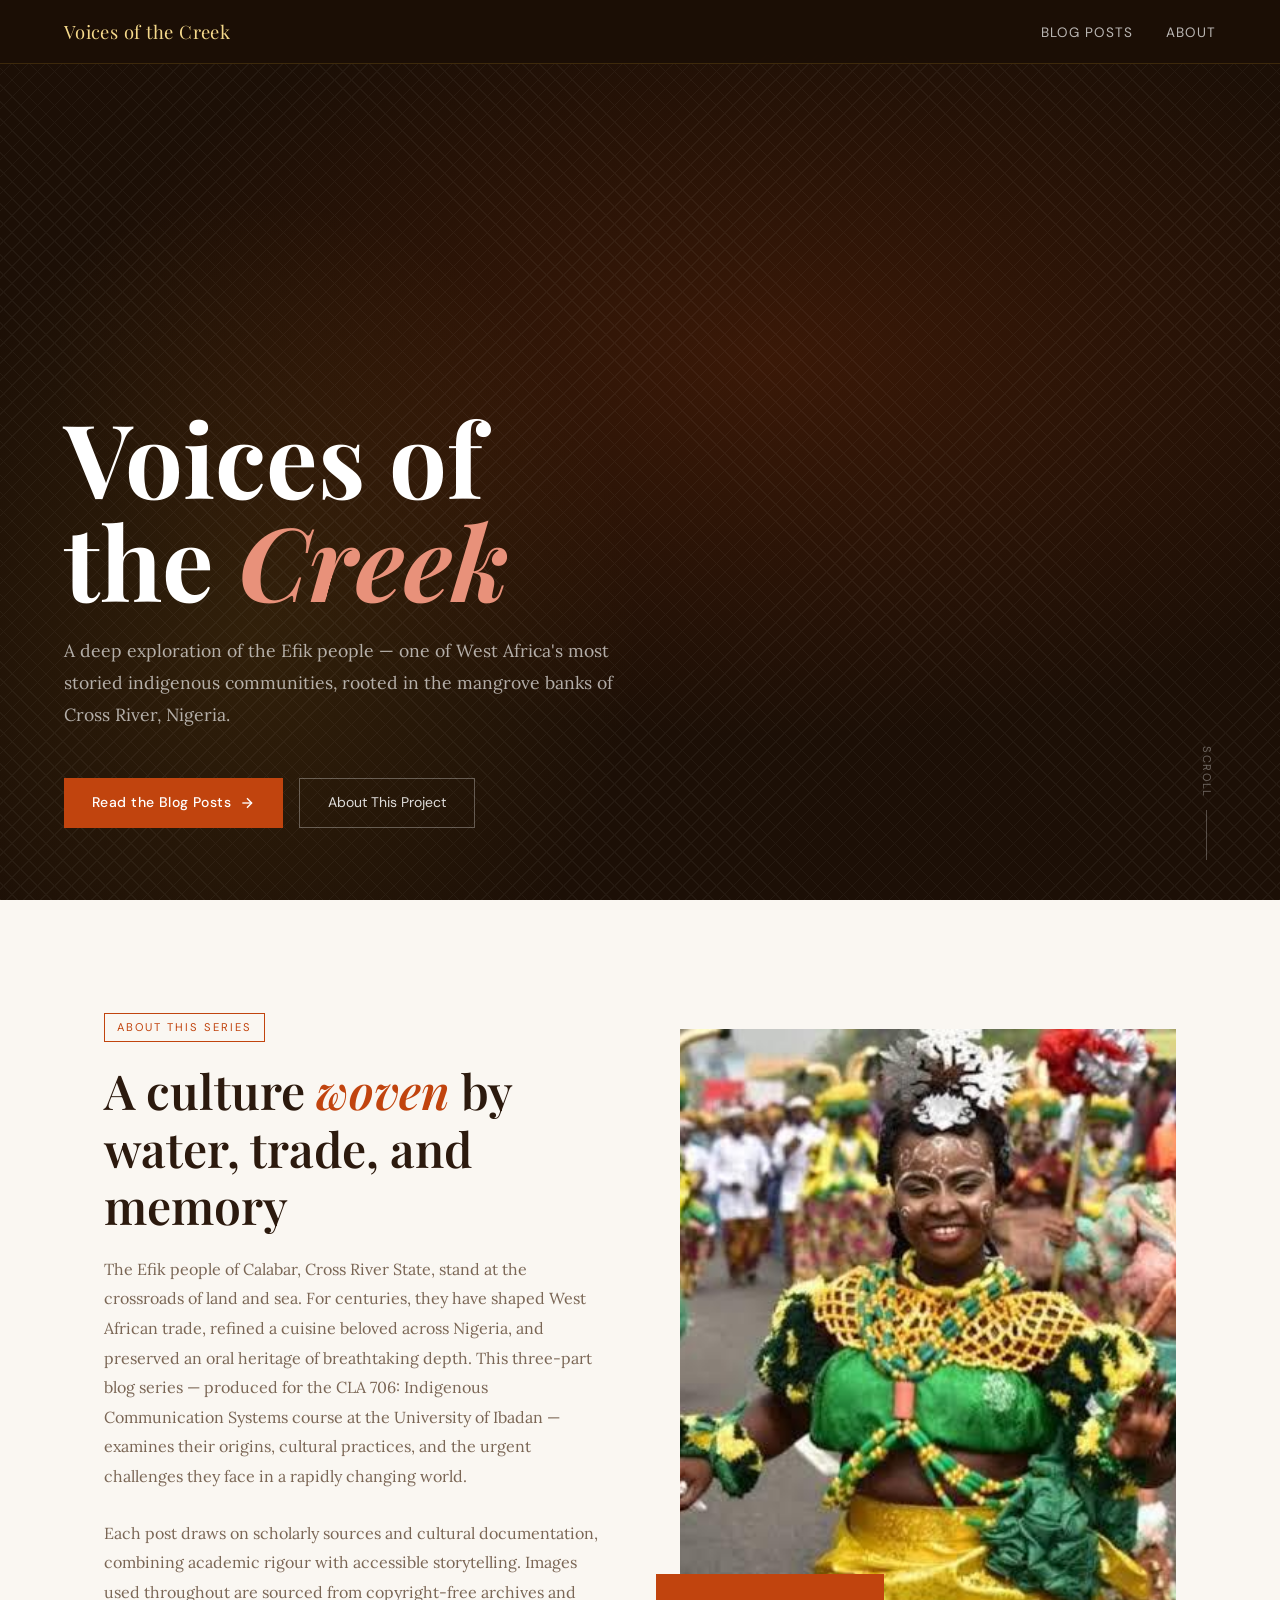
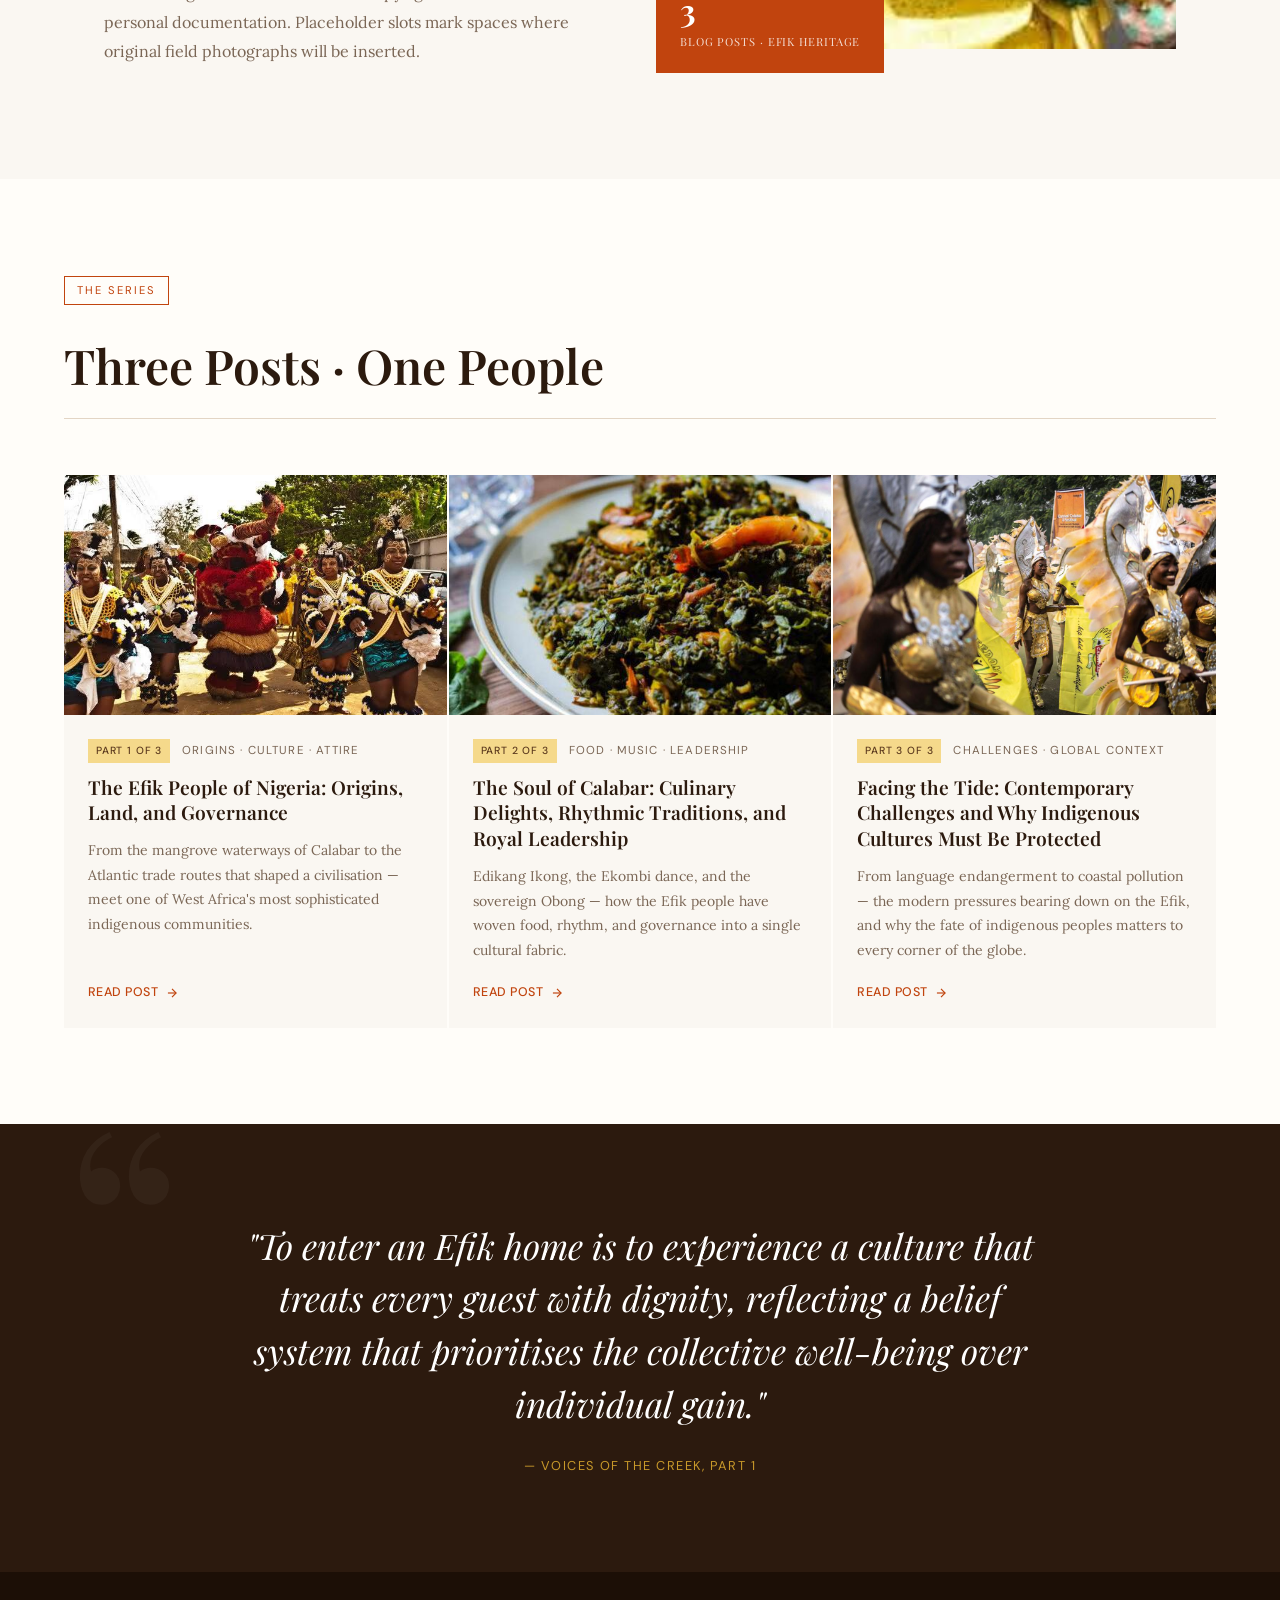
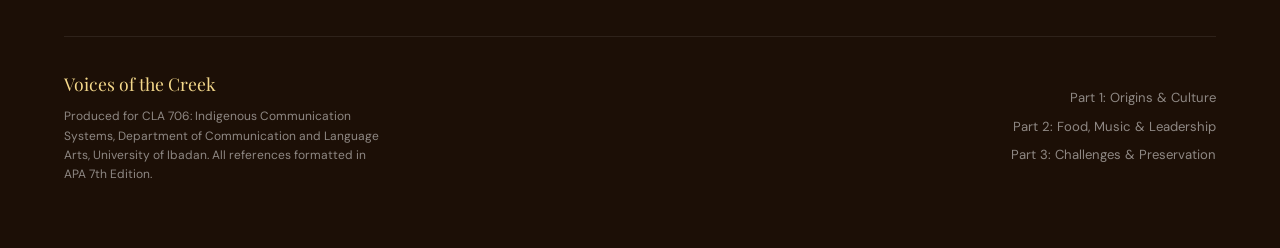
==== index.html @ a93c14f0 "Initial commit of modular Voices of the Creek website" ====
<!DOCTYPE html>
<html lang="en">
<head>
<meta charset="UTF-8">
<meta name="viewport" content="width=device-width, initial-scale=1.0">
<title>Voices of the Creek — The Efik People of Nigeria</title>
<link rel="preconnect" href="https://fonts.googleapis.com">
<link rel="preconnect" href="https://fonts.gstatic.com" crossorigin>
<link href="https://fonts.googleapis.com/css2?family=Playfair+Display:ital,wght@0,400;0,600;0,700;1,400;1,600&family=Lora:ital,wght@0,400;0,500;1,400&family=DM+Sans:wght@300;400;500&display=swap" rel="stylesheet">
<link rel="stylesheet" href="styles.css">
</head>
<body>

<!-- NAV -->
<nav>
  <a href="#home" class="nav-brand">Voices of the Creek</a>
  <ul class="nav-links">
    <li><a href="#posts">Blog Posts</a></li>
    <li><a href="#about">About</a></li>
  </ul>
</nav>

<!-- HOME PAGE -->
<div id="home-page">

  <!-- HERO -->
  <section class="hero" id="home">
    <div class="hero-texture"></div>
    <div class="hero-pattern"></div>

    <h1 class="hero-headline">
      Voices of<br>the <em>Creek</em>
    </h1>

    <p class="hero-sub">
      A deep exploration of the Efik people — one of West Africa's most storied indigenous communities, rooted in the mangrove banks of Cross River, Nigeria.
    </p>

    <div class="hero-cta-group">
      <a href="#posts" class="btn-primary">
        Read the Blog Posts
        <svg width="16" height="16" viewBox="0 0 24 24" fill="none" stroke="currentColor" stroke-width="2"><line x1="5" y1="12" x2="19" y2="12"/><polyline points="12 5 19 12 12 19"/></svg>
      </a>
      <a href="#about" class="btn-outline">About This Project</a>
    </div>

    <div class="hero-scroll-hint">Scroll</div>
  </section>

  <!-- INTRO SECTION -->
  <section id="about">
    <div class="section-intro">
      <div class="reveal">
        <span class="label-tag">About This Series</span>
        <h2 class="section-heading">A culture <em>woven</em> by water, trade, and memory</h2>
        <p class="body-text">
          The Efik people of Calabar, Cross River State, stand at the crossroads of land and sea. For centuries, they have shaped West African trade, refined a cuisine beloved across Nigeria, and preserved an oral heritage of breathtaking depth. This three-part blog series — produced for the CLA 706: Indigenous Communication Systems course at the University of Ibadan — examines their origins, cultural practices, and the urgent challenges they face in a rapidly changing world.
        </p>
        <br>
        <p class="body-text">
          Each post draws on scholarly sources and cultural documentation, combining academic rigour with accessible storytelling. Images used throughout are sourced from copyright-free archives and personal documentation. Placeholder slots mark spaces where original field photographs will be inserted.
        </p>
      </div>

      <div class="intro-image-block reveal">
        <img src="IMG-20260526-WA0114.jpg" alt="Efik women in traditional coral beads and head ties — Cross River State" class="intro-img">
        <div class="float-stat">
          <span class="float-stat-num">3</span>
          <span class="float-stat-label">Blog Posts · Efik Heritage</span>
        </div>
      </div>
    </div>
  </section>

  <!-- POSTS GRID -->
  <section class="posts-section" id="posts">
    <div class="posts-header reveal">
      <div>
        <span class="label-tag">The Series</span>
        <h2 class="section-heading" style="margin-top:0.75rem; margin-bottom:0">Three Posts · One People</h2>
      </div>
    </div>

    <div class="posts-grid">

      <!-- CARD 1 -->
      <a class="post-card reveal" href="post-1.html">
        <img src="IMG-20260526-WA0115.jpg" alt="Calabar Coastline and traditional Efik attire" class="post-card-img">
        <div class="post-card-body">
          <div class="post-card-meta">
            <span class="post-card-tag">Part 1 of 3</span>
            <span>Origins · Culture · Attire</span>
          </div>
          <h3 class="post-card-title">The Efik People of Nigeria: Origins, Land, and Governance</h3>
          <p class="post-card-excerpt">From the mangrove waterways of Calabar to the Atlantic trade routes that shaped a civilisation — meet one of West Africa's most sophisticated indigenous communities.</p>
          <span class="post-card-read">
            Read Post
            <svg width="14" height="14" viewBox="0 0 24 24" fill="none" stroke="currentColor" stroke-width="2"><line x1="5" y1="12" x2="19" y2="12"/><polyline points="12 5 19 12 12 19"/></svg>
          </span>
        </div>
      </a>

      <!-- CARD 2 -->
      <a class="post-card reveal" href="post-2.html" style="transition-delay:0.1s">
        <img src="IMG-20260526-WA0121.jpg" alt="Ekombi dance performance and Efik communal feast" class="post-card-img">
        <div class="post-card-body">
          <div class="post-card-meta">
            <span class="post-card-tag">Part 2 of 3</span>
            <span>Food · Music · Leadership</span>
          </div>
          <h3 class="post-card-title">The Soul of Calabar: Culinary Delights, Rhythmic Traditions, and Royal Leadership</h3>
          <p class="post-card-excerpt">Edikang Ikong, the Ekombi dance, and the sovereign Obong — how the Efik people have woven food, rhythm, and governance into a single cultural fabric.</p>
          <span class="post-card-read">
            Read Post
            <svg width="14" height="14" viewBox="0 0 24 24" fill="none" stroke="currentColor" stroke-width="2"><line x1="5" y1="12" x2="19" y2="12"/><polyline points="12 5 19 12 12 19"/></svg>
          </span>
        </div>
      </a>

      <!-- CARD 3 -->
      <a class="post-card reveal" href="post-3.html" style="transition-delay:0.2s">
        <img src="IMG-20260526-WA0118.jpg" alt="Cross River coastal area and community gathering" class="post-card-img">
        <div class="post-card-body">
          <div class="post-card-meta">
            <span class="post-card-tag">Part 3 of 3</span>
            <span>Challenges · Global Context</span>
          </div>
          <h3 class="post-card-title">Facing the Tide: Contemporary Challenges and Why Indigenous Cultures Must Be Protected</h3>
          <p class="post-card-excerpt">From language endangerment to coastal pollution — the modern pressures bearing down on the Efik, and why the fate of indigenous peoples matters to every corner of the globe.</p>
          <span class="post-card-read">
            Read Post
            <svg width="14" height="14" viewBox="0 0 24 24" fill="none" stroke="currentColor" stroke-width="2"><line x1="5" y1="12" x2="19" y2="12"/><polyline points="12 5 19 12 12 19"/></svg>
          </span>
        </div>
      </a>

    </div>
  </section>

  <!-- QUOTE BAND -->
  <section class="quote-band">
    <p class="quote-text">"To enter an Efik home is to experience a culture that treats every guest with dignity, reflecting a belief system that prioritises the collective well-being over individual gain."</p>
    <p class="quote-attr">— Voices of the Creek, Part 1</p>
  </section>

  <!-- FOOTER -->
  <footer>
    <div class="footer-inner">
      <div>
        <p class="footer-brand">Voices of the Creek</p>
        <p class="footer-note">Produced for CLA 706: Indigenous Communication Systems, Department of Communication and Language Arts, University of Ibadan. All references formatted in APA 7th Edition.</p>
      </div>
      <div class="footer-links">
        <a href="post-1.html">Part 1: Origins & Culture</a>
        <a href="post-2.html">Part 2: Food, Music & Leadership</a>
        <a href="post-3.html">Part 3: Challenges & Preservation</a>
      </div>
    </div>
  </footer>

</div>

<script>
  // Intersection Observer for reveal animations
  const observer = new IntersectionObserver((entries) => {
    entries.forEach(e => {
      if (e.isIntersecting) {
        e.target.classList.add('visible');
        observer.unobserve(e.target);
      }
    });
  }, { threshold: 0.1 });

  document.querySelectorAll('.reveal').forEach(el => observer.observe(el));
</script>
</body>
</html>
---- styles.css ----
*, *::before, *::after { box-sizing: border-box; margin: 0; padding: 0; }

:root {
  --cream: #FAF7F2;
  --warm-white: #FFFDF9;
  --deep-brown: #2C1A0E;
  --mid-brown: #5C3A1E;
  --light-brown: #A0673A;
  --terracotta: #C1440E;
  --terracotta-light: #E8917A;
  --gold: #C8992A;
  --gold-light: #F5D98B;
  --sage: #5A7C5A;
  --sage-light: #C4D9C4;
  --ink: #1A120B;
  --muted: #7A6655;
  --border: #E3D5C5;
  --hero-bg: #1C0F06;
}

html { scroll-behavior: smooth; }

body {
  font-family: 'DM Sans', sans-serif;
  background: var(--cream);
  color: var(--ink);
  line-height: 1.7;
  overflow-x: hidden;
}

/* NAV */
nav {
  position: fixed;
  top: 0; left: 0; right: 0;
  z-index: 100;
  background: rgba(28, 15, 6, 0.92);
  backdrop-filter: blur(12px);
  border-bottom: 1px solid rgba(200, 153, 42, 0.2);
  display: flex;
  align-items: center;
  justify-content: space-between;
  padding: 0 5vw;
  height: 64px;
}

.nav-brand {
  font-family: 'Playfair Display', serif;
  font-size: 1.15rem;
  color: var(--gold-light);
  letter-spacing: 0.02em;
  text-decoration: none;
}

.nav-links {
  display: flex;
  gap: 2rem;
  list-style: none;
}

.nav-links a {
  font-size: 0.85rem;
  color: rgba(255,255,255,0.7);
  text-decoration: none;
  letter-spacing: 0.08em;
  text-transform: uppercase;
  transition: color 0.2s;
}

.nav-links a:hover { color: var(--gold-light); }

/* HERO */
.hero {
  min-height: 100vh;
  background: var(--hero-bg);
  display: flex;
  flex-direction: column;
  justify-content: flex-end;
  padding: 0 5vw 8vh;
  position: relative;
  overflow: hidden;
}

.hero-texture {
  position: absolute;
  inset: 0;
  background-image:
    radial-gradient(ellipse 80% 60% at 60% 40%, rgba(193, 68, 14, 0.18) 0%, transparent 70%),
    radial-gradient(ellipse 50% 80% at 20% 70%, rgba(200, 153, 42, 0.12) 0%, transparent 60%);
  pointer-events: none;
}

.hero-pattern {
  position: absolute;
  inset: 0;
  opacity: 0.04;
  background-image: repeating-linear-gradient(
    45deg,
    #fff 0px, #fff 1px,
    transparent 1px, transparent 12px
  ), repeating-linear-gradient(
    -45deg,
    #fff 0px, #fff 1px,
    transparent 1px, transparent 12px
  );
  pointer-events: none;
}

.hero-eyebrow {
  font-size: 0.75rem;
  letter-spacing: 0.18em;
  text-transform: uppercase;
  color: var(--gold);
  margin-bottom: 1.5rem;
  position: relative;
  display: flex;
  align-items: center;
  gap: 0.75rem;
  animation: fadeUp 0.8s ease both;
}

.hero-eyebrow::before {
  content: '';
  display: block;
  width: 40px;
  height: 1px;
  background: var(--gold);
}

.hero-headline {
  font-family: 'Playfair Display', serif;
  font-size: clamp(3rem, 8vw, 6.5rem);
  font-weight: 700;
  line-height: 1.0;
  color: #fff;
  max-width: 14ch;
  margin-bottom: 1.5rem;
  position: relative;
  animation: fadeUp 0.8s 0.1s ease both;
}

.hero-headline em {
  color: var(--terracotta-light);
  font-style: italic;
}

.hero-sub {
  font-family: 'Lora', serif;
  font-size: 1.1rem;
  color: rgba(255,255,255,0.65);
  max-width: 52ch;
  margin-bottom: 3rem;
  line-height: 1.8;
  position: relative;
  animation: fadeUp 0.8s 0.2s ease both;
}

.hero-cta-group {
  display: flex;
  gap: 1rem;
  flex-wrap: wrap;
  position: relative;
  animation: fadeUp 0.8s 0.3s ease both;
}

.btn-primary {
  display: inline-flex;
  align-items: center;
  gap: 0.5rem;
  background: var(--terracotta);
  color: #fff;
  padding: 0.75rem 1.75rem;
  font-size: 0.875rem;
  font-weight: 500;
  letter-spacing: 0.03em;
  text-decoration: none;
  border: none;
  cursor: pointer;
  transition: background 0.2s, transform 0.15s;
}
.btn-primary:hover { background: #A53A0C; transform: translateY(-1px); }

.btn-outline {
  display: inline-flex;
  align-items: center;
  gap: 0.5rem;
  border: 1px solid rgba(255,255,255,0.3);
  color: rgba(255,255,255,0.85);
  padding: 0.75rem 1.75rem;
  font-size: 0.875rem;
  font-weight: 400;
  text-decoration: none;
  transition: border-color 0.2s, color 0.2s;
}
.btn-outline:hover { border-color: var(--gold); color: var(--gold-light); }

.hero-scroll-hint {
  position: absolute;
  bottom: 2.5rem;
  right: 5vw;
  writing-mode: vertical-rl;
  font-size: 0.7rem;
  letter-spacing: 0.15em;
  text-transform: uppercase;
  color: rgba(255,255,255,0.35);
  display: flex;
  align-items: center;
  gap: 0.75rem;
}

.hero-scroll-hint::after {
  content: '';
  display: block;
  width: 1px;
  height: 50px;
  background: rgba(255,255,255,0.25);
}

/* SECTION LAYOUTS */
.section-intro {
  padding: 7rem 5vw;
  display: grid;
  grid-template-columns: 1fr 1fr;
  gap: 5rem;
  align-items: center;
  max-width: 1200px;
  margin: 0 auto;
}

.label-tag {
  display: inline-block;
  font-size: 0.7rem;
  letter-spacing: 0.18em;
  text-transform: uppercase;
  color: var(--terracotta);
  border: 1px solid var(--terracotta);
  padding: 0.25rem 0.75rem;
  margin-bottom: 1.25rem;
}

.section-heading {
  font-family: 'Playfair Display', serif;
  font-size: clamp(2rem, 4vw, 3rem);
  font-weight: 600;
  line-height: 1.2;
  color: var(--deep-brown);
  margin-bottom: 1.25rem;
}

.section-heading em { font-style: italic; color: var(--terracotta); }

.body-text {
  font-family: 'Lora', serif;
  font-size: 1rem;
  color: var(--muted);
  line-height: 1.85;
}

.intro-image-block {
  position: relative;
}

.intro-img {
  width: 100%;
  aspect-ratio: 4/5;
  object-fit: cover;
  display: block;
}

.intro-img-placeholder {
  width: 100%;
  aspect-ratio: 4/5;
  background: linear-gradient(135deg, #C1440E22 0%, #C8992A22 100%);
  border: 2px dashed var(--border);
  display: flex;
  flex-direction: column;
  align-items: center;
  justify-content: center;
  gap: 0.75rem;
  color: var(--muted);
}

.intro-img-placeholder span { font-size: 0.8rem; letter-spacing: 0.05em; text-align: center; padding: 0 1rem; }

.float-stat {
  position: absolute;
  bottom: -1.5rem;
  left: -1.5rem;
  background: var(--terracotta);
  color: #fff;
  padding: 1.25rem 1.5rem;
  font-family: 'Playfair Display', serif;
}

.float-stat-num {
  font-size: 2rem;
  font-weight: 700;
  line-height: 1;
  display: block;
}

.float-stat-label {
  font-size: 0.7rem;
  opacity: 0.8;
  letter-spacing: 0.08em;
  text-transform: uppercase;
}

/* POSTS GRID */
.posts-section {
  background: var(--warm-white);
  padding: 6rem 5vw;
}

.posts-header {
  max-width: 1200px;
  margin: 0 auto 3.5rem;
  display: flex;
  align-items: flex-end;
  justify-content: space-between;
  border-bottom: 1px solid var(--border);
  padding-bottom: 1.5rem;
}

.posts-grid {
  max-width: 1200px;
  margin: 0 auto;
  display: grid;
  grid-template-columns: repeat(3, 1fr);
  gap: 2px;
}

.post-card {
  background: var(--cream);
  text-decoration: none;
  color: inherit;
  display: flex;
  flex-direction: column;
  overflow: hidden;
  transition: transform 0.3s ease;
}

.post-card:hover { transform: translateY(-4px); }
.post-card:hover .post-card-img-placeholder { border-color: var(--terracotta); }
.post-card:hover .post-card-title { color: var(--terracotta); }

.post-card-img {
  width: 100%;
  aspect-ratio: 16/10;
  object-fit: cover;
  display: block;
}

.post-card-img-placeholder {
  aspect-ratio: 16/10;
  background: var(--cream);
  border: 2px dashed var(--border);
  display: flex;
  flex-direction: column;
  align-items: center;
  justify-content: center;
  gap: 0.5rem;
  color: var(--muted);
  font-size: 0.75rem;
  letter-spacing: 0.04em;
  padding: 1rem;
  text-align: center;
  transition: border-color 0.3s;
}

.post-card-img-placeholder svg {
  opacity: 0.3;
  width: 32px;
  height: 32px;
}

.post-card-body {
  padding: 1.5rem;
  flex: 1;
  display: flex;
  flex-direction: column;
  gap: 0.75rem;
}

.post-card-meta {
  display: flex;
  align-items: center;
  gap: 0.75rem;
  font-size: 0.72rem;
  letter-spacing: 0.1em;
  text-transform: uppercase;
  color: var(--muted);
}

.post-card-tag {
  background: var(--gold-light);
  color: var(--mid-brown);
  padding: 0.2rem 0.5rem;
  font-size: 0.65rem;
  font-weight: 500;
  letter-spacing: 0.08em;
  text-transform: uppercase;
}

.post-card-title {
  font-family: 'Playfair Display', serif;
  font-size: 1.2rem;
  font-weight: 600;
  line-height: 1.35;
  color: var(--deep-brown);
  transition: color 0.2s;
}

.post-card-excerpt {
  font-family: 'Lora', serif;
  font-size: 0.875rem;
  color: var(--muted);
  line-height: 1.75;
  flex: 1;
}

.post-card-read {
  display: flex;
  align-items: center;
  gap: 0.4rem;
  font-size: 0.78rem;
  font-weight: 500;
  color: var(--terracotta);
  letter-spacing: 0.04em;
  text-transform: uppercase;
  margin-top: 0.5rem;
}

.post-card-read svg { transition: transform 0.2s; }
.post-card:hover .post-card-read svg { transform: translateX(4px); }

/* FEATURED QUOTE */
.quote-band {
  background: var(--deep-brown);
  padding: 6rem 5vw;
  text-align: center;
  position: relative;
  overflow: hidden;
}

.quote-band::before {
  content: '\201C';
  font-family: 'Playfair Display', serif;
  font-size: 18rem;
  color: rgba(255,255,255,0.04);
  position: absolute;
  top: -3rem;
  left: 5vw;
  line-height: 1;
  pointer-events: none;
}

.quote-text {
  font-family: 'Playfair Display', serif;
  font-size: clamp(1.4rem, 3vw, 2.2rem);
  font-style: italic;
  color: #fff;
  max-width: 40ch;
  margin: 0 auto 1.5rem;
  line-height: 1.5;
  position: relative;
}

.quote-attr {
  font-size: 0.8rem;
  letter-spacing: 0.12em;
  text-transform: uppercase;
  color: var(--gold);
}

/* BLOG POST PAGE */
.blog-post-page {
  min-height: 100vh;
  background: var(--cream);
}

.post-hero {
  padding: 8rem 5vw 4rem;
  background: var(--hero-bg);
  position: relative;
  overflow: hidden;
}

.post-hero-texture {
  position: absolute;
  inset: 0;
  background-image: radial-gradient(ellipse 60% 70% at 70% 30%, rgba(193,68,14,0.15), transparent 70%);
  pointer-events: none;
}

.post-hero-content { max-width: 760px; margin: 0 auto; position: relative; }

.post-series {
  font-size: 0.72rem;
  letter-spacing: 0.15em;
  text-transform: uppercase;
  color: var(--gold);
  margin-bottom: 1rem;
  display: flex;
  align-items: center;
  gap: 0.75rem;
}
.post-series::before { content: ''; display: block; width: 28px; height: 1px; background: var(--gold); }

.post-hero-title {
  font-family: 'Playfair Display', serif;
  font-size: clamp(2rem, 5vw, 3.5rem);
  font-weight: 700;
  line-height: 1.1;
  color: #fff;
  margin-bottom: 1rem;
}

.post-hero-subtitle {
  font-family: 'Lora', serif;
  font-size: 1.05rem;
  color: rgba(255,255,255,0.6);
  margin-bottom: 2rem;
  line-height: 1.7;
}

.post-meta-row {
  display: flex;
  align-items: center;
  gap: 1.5rem;
  font-size: 0.78rem;
  color: rgba(255,255,255,0.45);
  letter-spacing: 0.06em;
  flex-wrap: wrap;
}

.post-meta-row span { display: flex; align-items: center; gap: 0.4rem; }

.post-image-full {
  width: 100%;
  max-height: 480px;
  object-fit: cover;
  display: block;
}

.post-image-placeholder {
  width: 100%;
  height: 380px;
  background: linear-gradient(135deg, rgba(193,68,14,0.08), rgba(200,153,42,0.08));
  border: 2px dashed var(--border);
  display: flex;
  flex-direction: column;
  align-items: center;
  justify-content: center;
  gap: 1rem;
  color: var(--muted);
  font-size: 0.85rem;
}

.post-image-placeholder svg { opacity: 0.25; width: 48px; height: 48px; }

.post-body-wrap {
  max-width: 760px;
  margin: 0 auto;
  padding: 4rem 5vw 6rem;
}

.post-lead {
  font-family: 'Lora', serif;
  font-size: 1.15rem;
  line-height: 1.85;
  color: var(--mid-brown);
  margin-bottom: 2.5rem;
  padding-bottom: 2.5rem;
  border-bottom: 1px solid var(--border);
}

.post-body h2 {
  font-family: 'Playfair Display', serif;
  font-size: 1.6rem;
  font-weight: 600;
  color: var(--deep-brown);
  margin: 2.5rem 0 1rem;
  line-height: 1.3;
}

.post-body h3 {
  font-family: 'Playfair Display', serif;
  font-size: 1.2rem;
  font-weight: 600;
  color: var(--mid-brown);
  margin: 2rem 0 0.75rem;
}

.post-body p {
  font-family: 'Lora', serif;
  font-size: 1rem;
  line-height: 1.9;
  color: #3D2B1A;
  margin-bottom: 1.25rem;
}

.post-body blockquote {
  border-left: 3px solid var(--terracotta);
  padding: 1rem 1.5rem;
  margin: 2rem 0;
  background: rgba(193, 68, 14, 0.04);
}

.post-body blockquote p {
  font-family: 'Playfair Display', serif;
  font-style: italic;
  font-size: 1.05rem;
  color: var(--mid-brown);
  margin: 0;
}

.post-inline-img {
  margin: 2.5rem 0;
}

.post-inline-img img {
  width: 100%;
  aspect-ratio: 16/9;
  object-fit: cover;
  display: block;
}

.post-inline-img-placeholder {
  width: 100%;
  aspect-ratio: 16/9;
  background: linear-gradient(135deg, rgba(193,68,14,0.06), rgba(200,153,42,0.06));
  border: 2px dashed var(--border);
  display: flex;
  flex-direction: column;
  align-items: center;
  justify-content: center;
  gap: 0.75rem;
  color: var(--muted);
  font-size: 0.8rem;
  text-align: center;
  padding: 1.5rem;
}

.post-inline-img-caption {
  font-size: 0.78rem;
  color: var(--muted);
  text-align: center;
  margin-top: 0.5rem;
  font-style: italic;
  font-family: 'Lora', serif;
}

.references-block {
  margin-top: 3rem;
  padding: 2rem;
  background: #F5EFE6;
  border-left: 3px solid var(--gold);
}

.references-block h3 {
  font-family: 'Playfair Display', serif;
  font-weight: 600;
  color: var(--deep-brown);
  margin-bottom: 1rem;
  letter-spacing: 0.05em;
  text-transform: uppercase;
  font-size: 0.78rem;
}

.references-block ol {
  padding-left: 1.25rem;
}

.references-block li {
  font-family: 'Lora', serif;
  font-size: 0.82rem;
  color: var(--muted);
  line-height: 1.75;
  margin-bottom: 0.5rem;
}

.references-block a {
  color: var(--terracotta);
  text-decoration: none;
  border-bottom: 1px solid transparent;
  transition: border-color 0.2s;
}

.references-block a:hover { border-color: var(--terracotta); }

.post-nav {
  max-width: 760px;
  margin: 0 auto;
  padding: 0 5vw 5rem;
  display: flex;
  justify-content: space-between;
  gap: 1rem;
  flex-wrap: wrap;
}

.post-nav-btn {
  display: inline-flex;
  align-items: center;
  gap: 0.5rem;
  font-size: 0.82rem;
  font-weight: 500;
  letter-spacing: 0.06em;
  text-transform: uppercase;
  color: var(--terracotta);
  text-decoration: none;
  cursor: pointer;
  background: none;
  border: none;
  padding: 0;
  transition: gap 0.2s;
}

.post-nav-btn:hover { gap: 0.75rem; }

/* FOOTER */
footer {
  background: var(--hero-bg);
  padding: 4rem 5vw;
  color: rgba(255,255,255,0.5);
  font-size: 0.82rem;
}

.footer-inner {
  max-width: 1200px;
  margin: 0 auto;
  display: flex;
  justify-content: space-between;
  align-items: center;
  flex-wrap: wrap;
  gap: 1.5rem;
  border-top: 1px solid rgba(255,255,255,0.08);
  padding-top: 2rem;
}

.footer-brand {
  font-family: 'Playfair Display', serif;
  font-size: 1.1rem;
  color: var(--gold-light);
  margin-bottom: 0.5rem;
}

.footer-note { font-size: 0.75rem; line-height: 1.6; max-width: 40ch; }

.footer-links { display: flex; flex-direction: column; gap: 0.4rem; text-align: right; }
.footer-links a { color: rgba(255,255,255,0.5); text-decoration: none; transition: color 0.2s; font-size: 0.82rem; }
.footer-links a:hover { color: var(--gold-light); }

/* ANIMATIONS */
@keyframes fadeUp {
  from { opacity: 0; transform: translateY(24px); }
  to { opacity: 1; transform: translateY(0); }
}

.reveal {
  opacity: 0;
  transform: translateY(20px);
  transition: opacity 0.6s ease, transform 0.6s ease;
}

.reveal.visible {
  opacity: 1;
  transform: translateY(0);
}

/* RESPONSIVE */
@media (max-width: 900px) {
  .section-intro { grid-template-columns: 1fr; gap: 3rem; }
  .posts-grid { grid-template-columns: 1fr; gap: 1.5rem; }
  .posts-header { flex-direction: column; align-items: flex-start; gap: 1rem; }
  .intro-image-block { order: -1; }
  .float-stat { left: 1rem; }
}

@media (max-width: 640px) {
  nav { padding: 0 1.25rem; }
  .nav-links { display: none; }
  .hero { padding: 0 1.25rem 6vh; }
  .section-intro, .posts-section { padding: 4rem 1.25rem; }
  .posts-header { margin-bottom: 2rem; }
  .post-body-wrap { padding: 2.5rem 1.25rem 4rem; }
  .post-hero { padding: 6rem 1.25rem 3rem; }
}
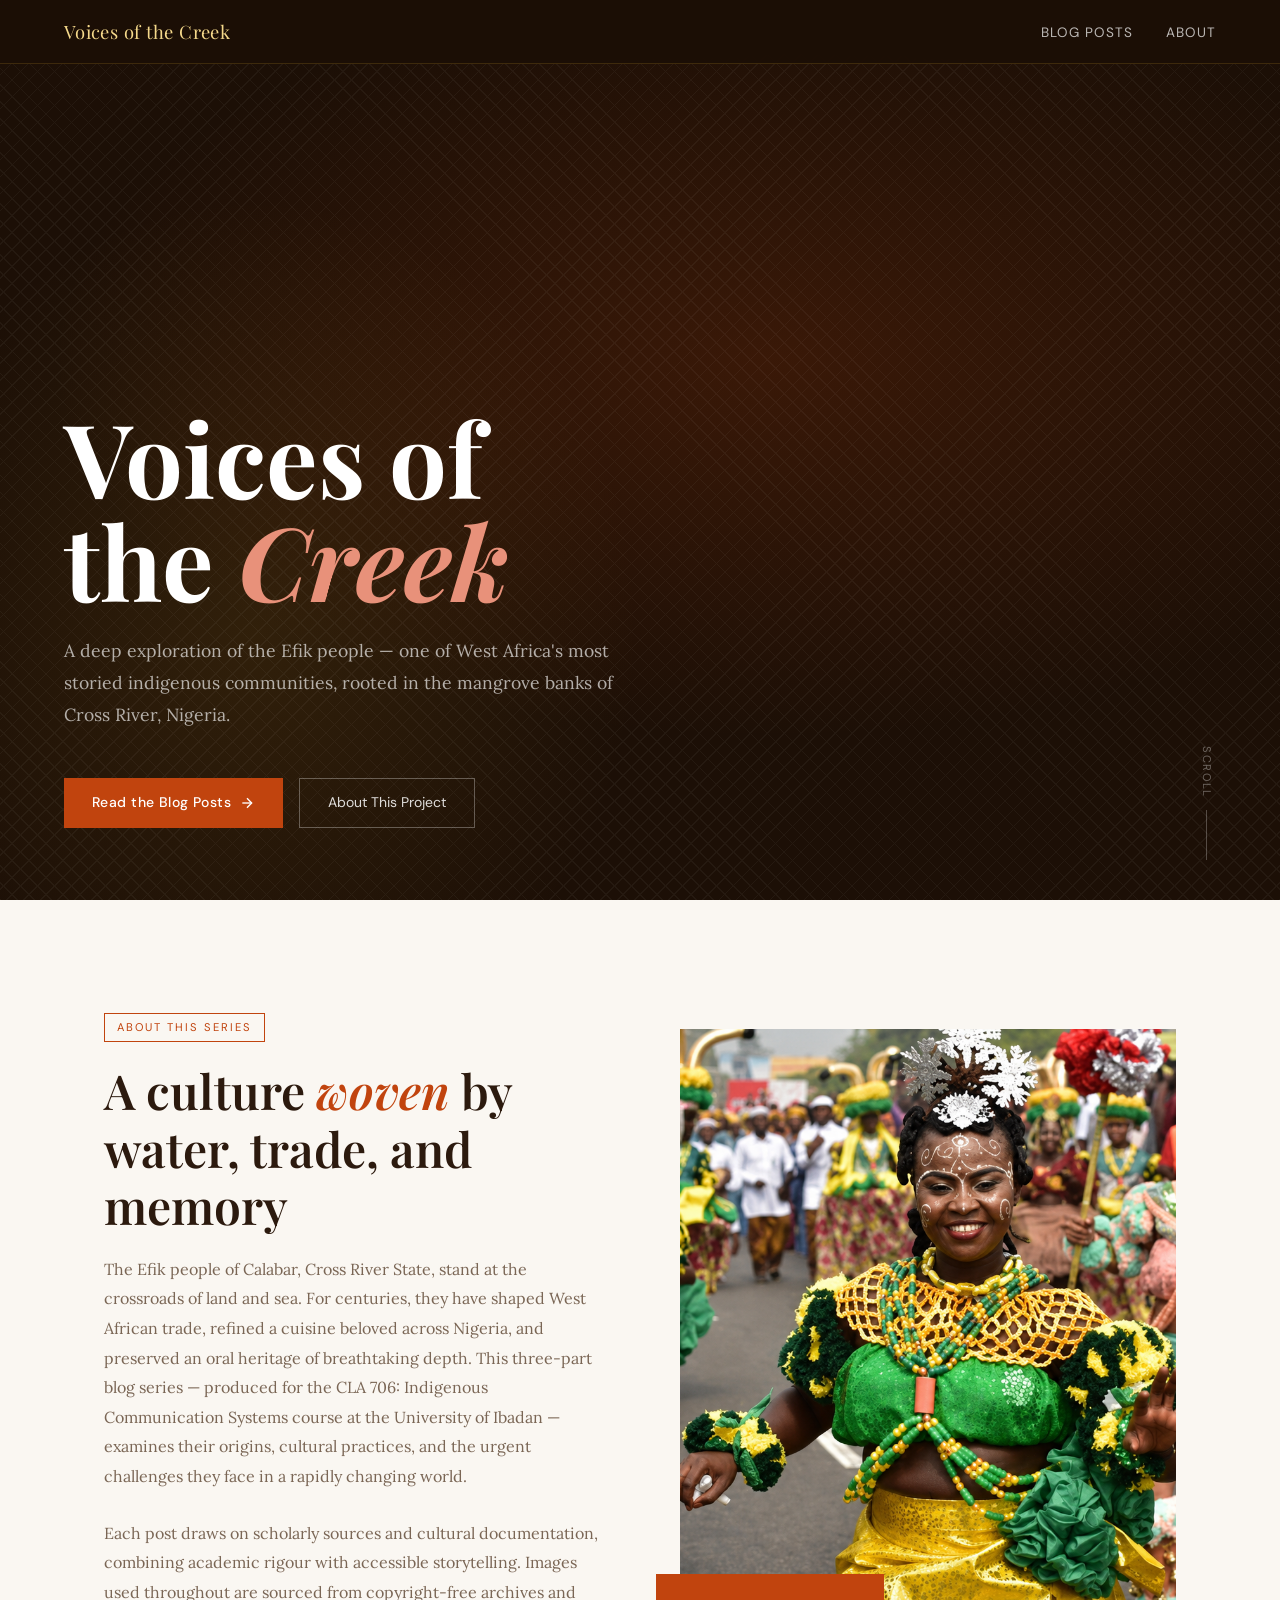
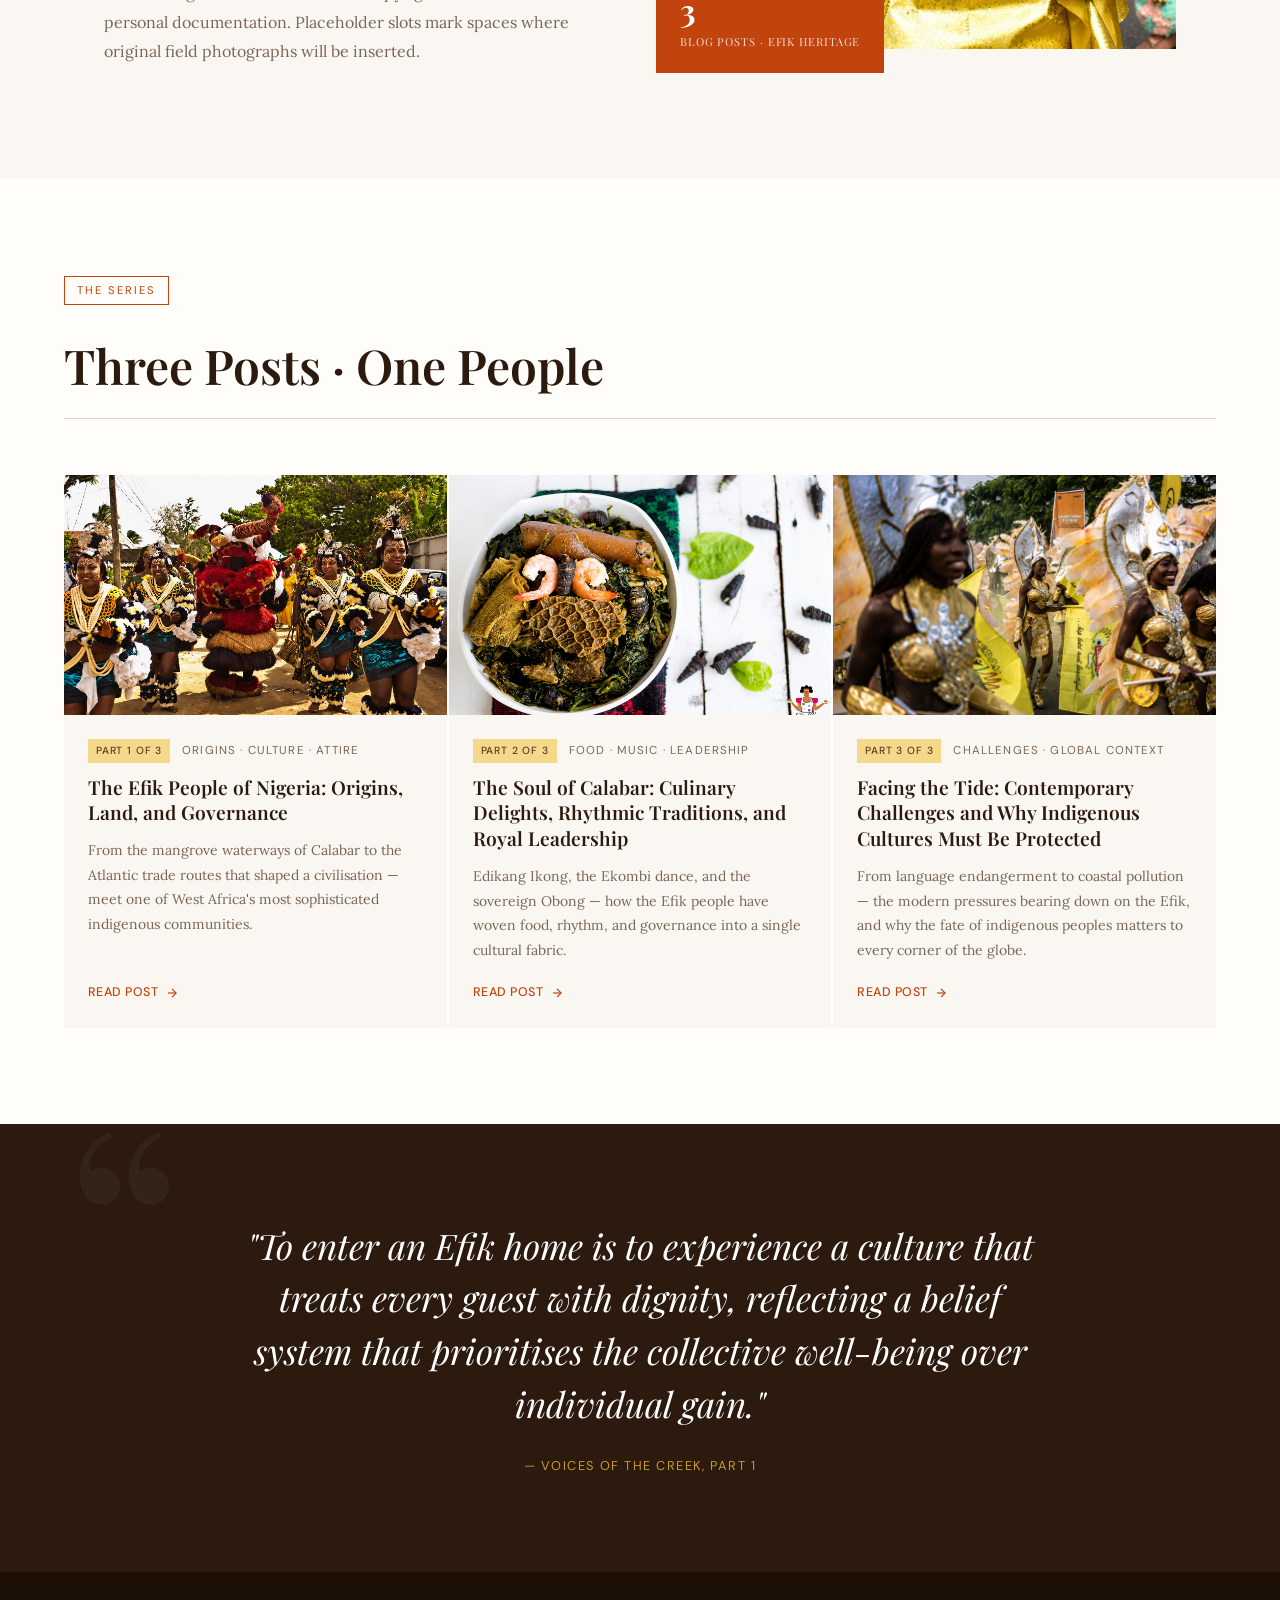
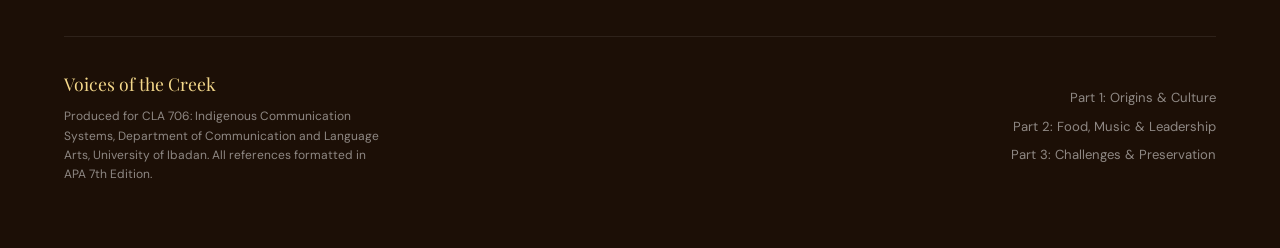
==== commit 0dc945b4: "Organize folder structure: move images to images/ directory, setup vercel.json with cleanUrls, and u" ====
--- a/index.html
+++ b/index.html
@@ -14,6 +14,13 @@
 <!-- NAV -->
 <nav>
   <a href="#home" class="nav-brand">Voices of the Creek</a>
+  <button class="nav-toggle" aria-label="Toggle Navigation">
+    <svg width="24" height="24" viewBox="0 0 24 24" fill="none" stroke="currentColor" stroke-width="2">
+      <line x1="3" y1="12" x2="21" y2="12"></line>
+      <line x1="3" y1="6" x2="21" y2="6"></line>
+      <line x1="3" y1="18" x2="21" y2="18"></line>
+    </svg>
+  </button>
   <ul class="nav-links">
     <li><a href="#posts">Blog Posts</a></li>
     <li><a href="#about">About</a></li>
@@ -63,7 +70,7 @@
       </div>
 
       <div class="intro-image-block reveal">
-        <img src="IMG-20260526-WA0114.jpg" alt="Efik women in traditional coral beads and head ties — Cross River State" class="intro-img">
+        <img src="images/Intro Section Image.png" alt="Efik women in traditional coral beads and head ties — Cross River State" class="intro-img">
         <div class="float-stat">
           <span class="float-stat-num">3</span>
           <span class="float-stat-label">Blog Posts · Efik Heritage</span>
@@ -84,8 +91,8 @@
     <div class="posts-grid">
 
       <!-- CARD 1 -->
-      <a class="post-card reveal" href="post-1.html">
-        <img src="IMG-20260526-WA0115.jpg" alt="Calabar Coastline and traditional Efik attire" class="post-card-img">
+      <a class="post-card reveal" href="post-1">
+        <img src="images/Part 1 (Blog Card & Hero).png" alt="Calabar Coastline and traditional Efik attire" class="post-card-img">
         <div class="post-card-body">
           <div class="post-card-meta">
             <span class="post-card-tag">Part 1 of 3</span>
@@ -101,8 +108,8 @@
       </a>
 
       <!-- CARD 2 -->
-      <a class="post-card reveal" href="post-2.html" style="transition-delay:0.1s">
-        <img src="IMG-20260526-WA0121.jpg" alt="Ekombi dance performance and Efik communal feast" class="post-card-img">
+      <a class="post-card reveal" href="post-2" style="transition-delay:0.1s">
+        <img src="images/Part 2 (Blog Card & Hero).png" alt="Ekombi dance performance and Efik communal feast" class="post-card-img">
         <div class="post-card-body">
           <div class="post-card-meta">
             <span class="post-card-tag">Part 2 of 3</span>
@@ -118,8 +125,8 @@
       </a>
 
       <!-- CARD 3 -->
-      <a class="post-card reveal" href="post-3.html" style="transition-delay:0.2s">
-        <img src="IMG-20260526-WA0118.jpg" alt="Cross River coastal area and community gathering" class="post-card-img">
+      <a class="post-card reveal" href="post-3" style="transition-delay:0.2s">
+        <img src="images/Part 3 (Blog Card & Hero).png" alt="Cross River coastal area and community gathering" class="post-card-img">
         <div class="post-card-body">
           <div class="post-card-meta">
             <span class="post-card-tag">Part 3 of 3</span>
@@ -151,9 +158,9 @@
         <p class="footer-note">Produced for CLA 706: Indigenous Communication Systems, Department of Communication and Language Arts, University of Ibadan. All references formatted in APA 7th Edition.</p>
       </div>
       <div class="footer-links">
-        <a href="post-1.html">Part 1: Origins & Culture</a>
-        <a href="post-2.html">Part 2: Food, Music & Leadership</a>
-        <a href="post-3.html">Part 3: Challenges & Preservation</a>
+        <a href="post-1">Part 1: Origins & Culture</a>
+        <a href="post-2">Part 2: Food, Music & Leadership</a>
+        <a href="post-3">Part 3: Challenges & Preservation</a>
       </div>
     </div>
   </footer>
@@ -172,6 +179,20 @@
   }, { threshold: 0.1 });
 
   document.querySelectorAll('.reveal').forEach(el => observer.observe(el));
+
+  // Mobile menu toggle
+  const navToggle = document.querySelector('.nav-toggle');
+  const navLinks = document.querySelector('.nav-links');
+  if (navToggle && navLinks) {
+    navToggle.addEventListener('click', () => {
+      navLinks.classList.toggle('active');
+    });
+    document.querySelectorAll('.nav-links a').forEach(link => {
+      link.addEventListener('click', () => {
+        navLinks.classList.remove('active');
+      });
+    });
+  }
 </script>
 </body>
 </html>
--- a/styles.css
+++ b/styles.css
@@ -68,6 +68,26 @@
 
 .nav-links a:hover { color: var(--gold-light); }
 
+/* Nav Toggle Button */
+.nav-toggle {
+  display: none;
+  background: none;
+  border: none;
+  color: var(--gold-light);
+  cursor: pointer;
+  padding: 4px;
+  z-index: 110;
+  transition: color 0.2s;
+}
+
+.nav-toggle:hover {
+  color: #fff;
+}
+
+.nav-toggle svg {
+  display: block;
+}
+
 /* HERO */
 .hero {
   min-height: 100vh;
@@ -778,10 +798,61 @@
 
 @media (max-width: 640px) {
   nav { padding: 0 1.25rem; }
-  .nav-links { display: none; }
-  .hero { padding: 0 1.25rem 6vh; }
+  
+  .nav-toggle {
+    display: block;
+  }
+
+  .nav-links {
+    display: flex;
+    position: fixed;
+    top: 64px; left: 0; right: 0;
+    background: rgba(28, 15, 6, 0.98);
+    backdrop-filter: blur(20px);
+    border-bottom: 1px solid rgba(200, 153, 42, 0.15);
+    flex-direction: column;
+    padding: 2.5rem 5vw;
+    gap: 1.75rem;
+    align-items: center;
+    transform: translateY(-120%);
+    transition: transform 0.4s cubic-bezier(0.16, 1, 0.3, 1);
+    z-index: 99;
+  }
+
+  .nav-links.active {
+    transform: translateY(0);
+  }
+
+  .hero {
+    padding: 0 1.25rem 4vh;
+    min-height: 72vh;
+  }
   .section-intro, .posts-section { padding: 4rem 1.25rem; }
   .posts-header { margin-bottom: 2rem; }
   .post-body-wrap { padding: 2.5rem 1.25rem 4rem; }
   .post-hero { padding: 6rem 1.25rem 3rem; }
-}
+
+  /* Subpage mobile refinements */
+  .post-image-full {
+    max-height: 280px;
+  }
+
+  .post-inline-img {
+    margin: 1.75rem 0;
+  }
+
+  .post-inline-img img {
+    aspect-ratio: 4/3;
+  }
+
+  .footer-inner {
+    flex-direction: column;
+    align-items: flex-start;
+    gap: 2rem;
+  }
+
+  .footer-links {
+    text-align: left;
+    align-items: flex-start;
+  }
+}
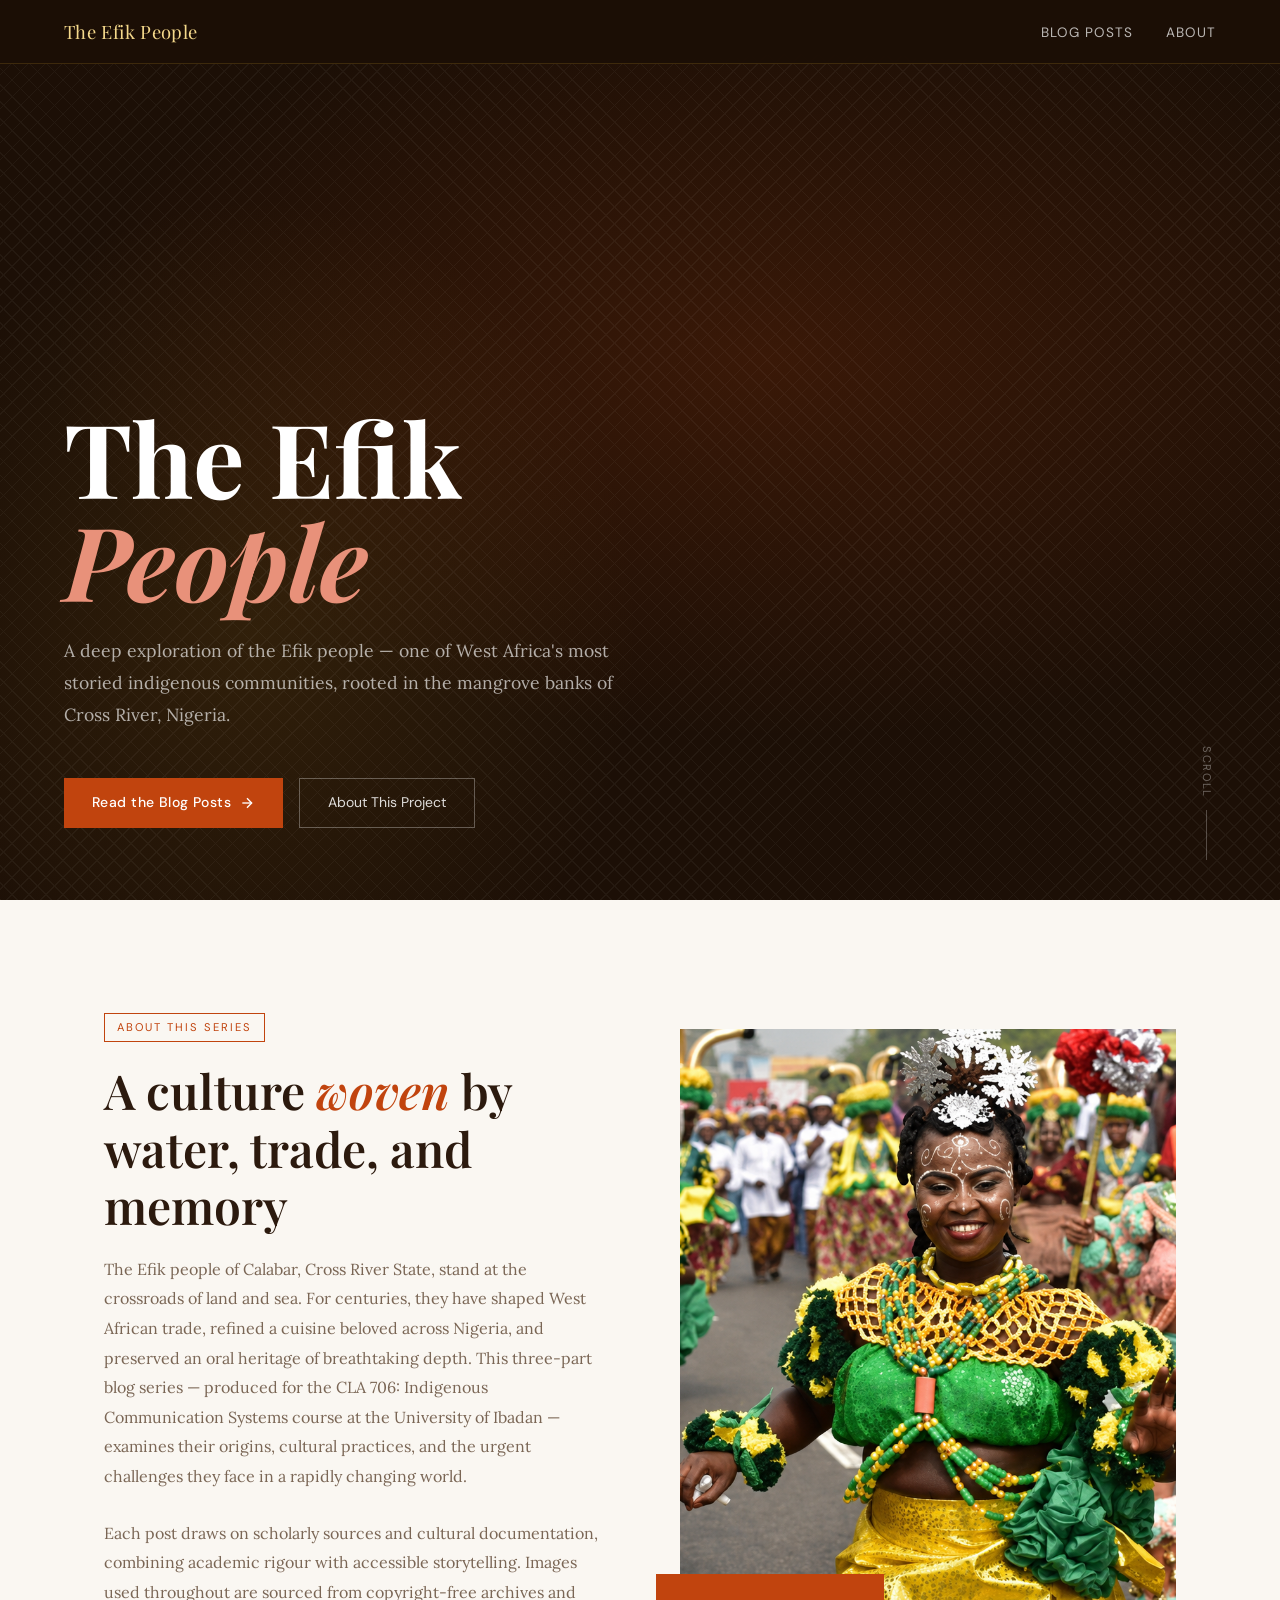
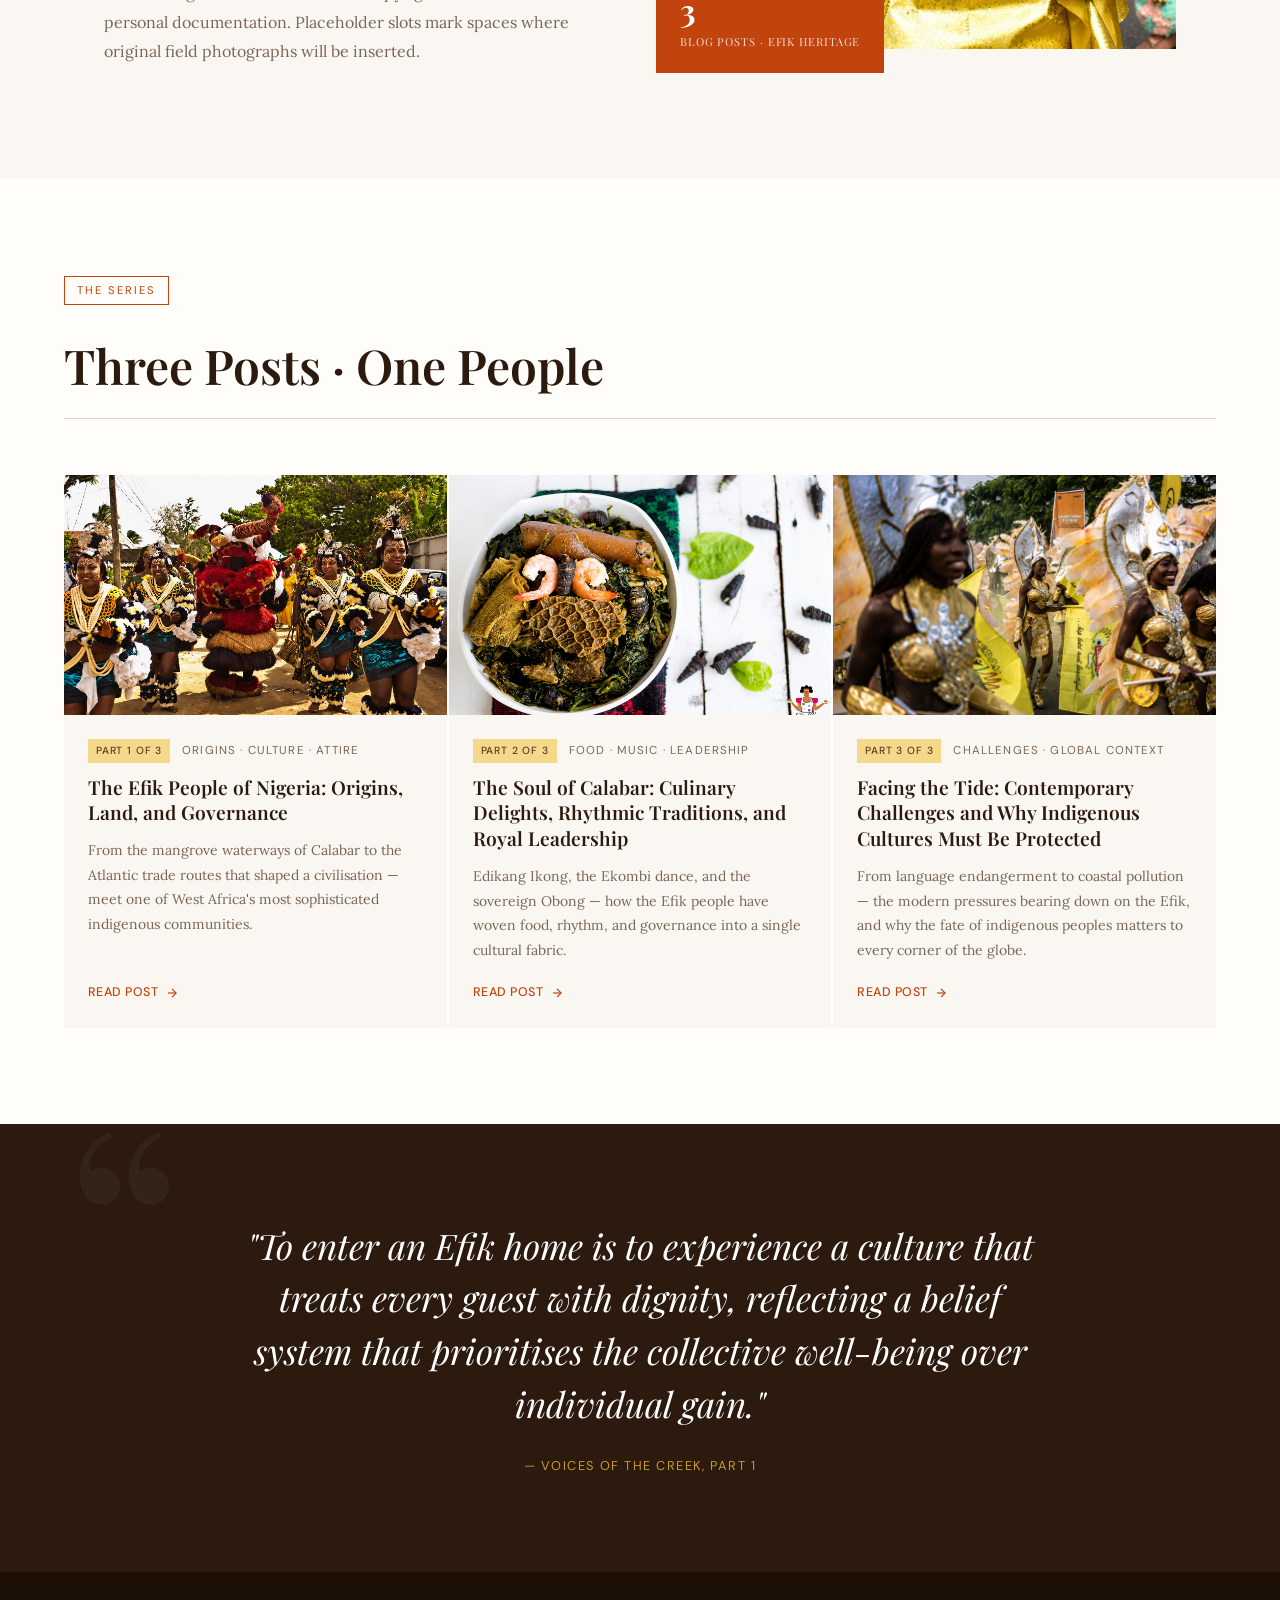
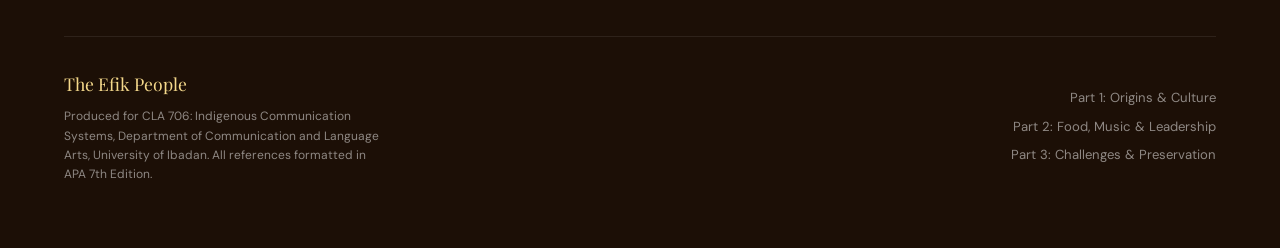
==== commit 14a8634f: "Anchor inline image crops at top and rename brand to The Efik People across nav and headers" ====
--- a/index.html
+++ b/index.html
@@ -3,7 +3,7 @@
 <head>
 <meta charset="UTF-8">
 <meta name="viewport" content="width=device-width, initial-scale=1.0">
-<title>Voices of the Creek — The Efik People of Nigeria</title>
+<title>The Efik People — Calabar Heritage</title>
 <link rel="preconnect" href="https://fonts.googleapis.com">
 <link rel="preconnect" href="https://fonts.gstatic.com" crossorigin>
 <link href="https://fonts.googleapis.com/css2?family=Playfair+Display:ital,wght@0,400;0,600;0,700;1,400;1,600&family=Lora:ital,wght@0,400;0,500;1,400&family=DM+Sans:wght@300;400;500&display=swap" rel="stylesheet">
@@ -11,9 +11,8 @@
 </head>
 <body>
 
-<!-- NAV -->
 <nav>
-  <a href="#home" class="nav-brand">Voices of the Creek</a>
+  <a href="#home" class="nav-brand">The Efik People</a>
   <button class="nav-toggle" aria-label="Toggle Navigation">
     <svg width="24" height="24" viewBox="0 0 24 24" fill="none" stroke="currentColor" stroke-width="2">
       <line x1="3" y1="12" x2="21" y2="12"></line>
@@ -36,7 +35,7 @@
     <div class="hero-pattern"></div>
 
     <h1 class="hero-headline">
-      Voices of<br>the <em>Creek</em>
+      The Efik<br><em>People</em>
     </h1>
 
     <p class="hero-sub">
@@ -154,7 +153,7 @@
   <footer>
     <div class="footer-inner">
       <div>
-        <p class="footer-brand">Voices of the Creek</p>
+        <p class="footer-brand">The Efik People</p>
         <p class="footer-note">Produced for CLA 706: Indigenous Communication Systems, Department of Communication and Language Arts, University of Ibadan. All references formatted in APA 7th Edition.</p>
       </div>
       <div class="footer-links">
--- a/styles.css
+++ b/styles.css
@@ -642,6 +642,7 @@
   width: 100%;
   aspect-ratio: 16/9;
   object-fit: cover;
+  object-position: top;
   display: block;
 }
 
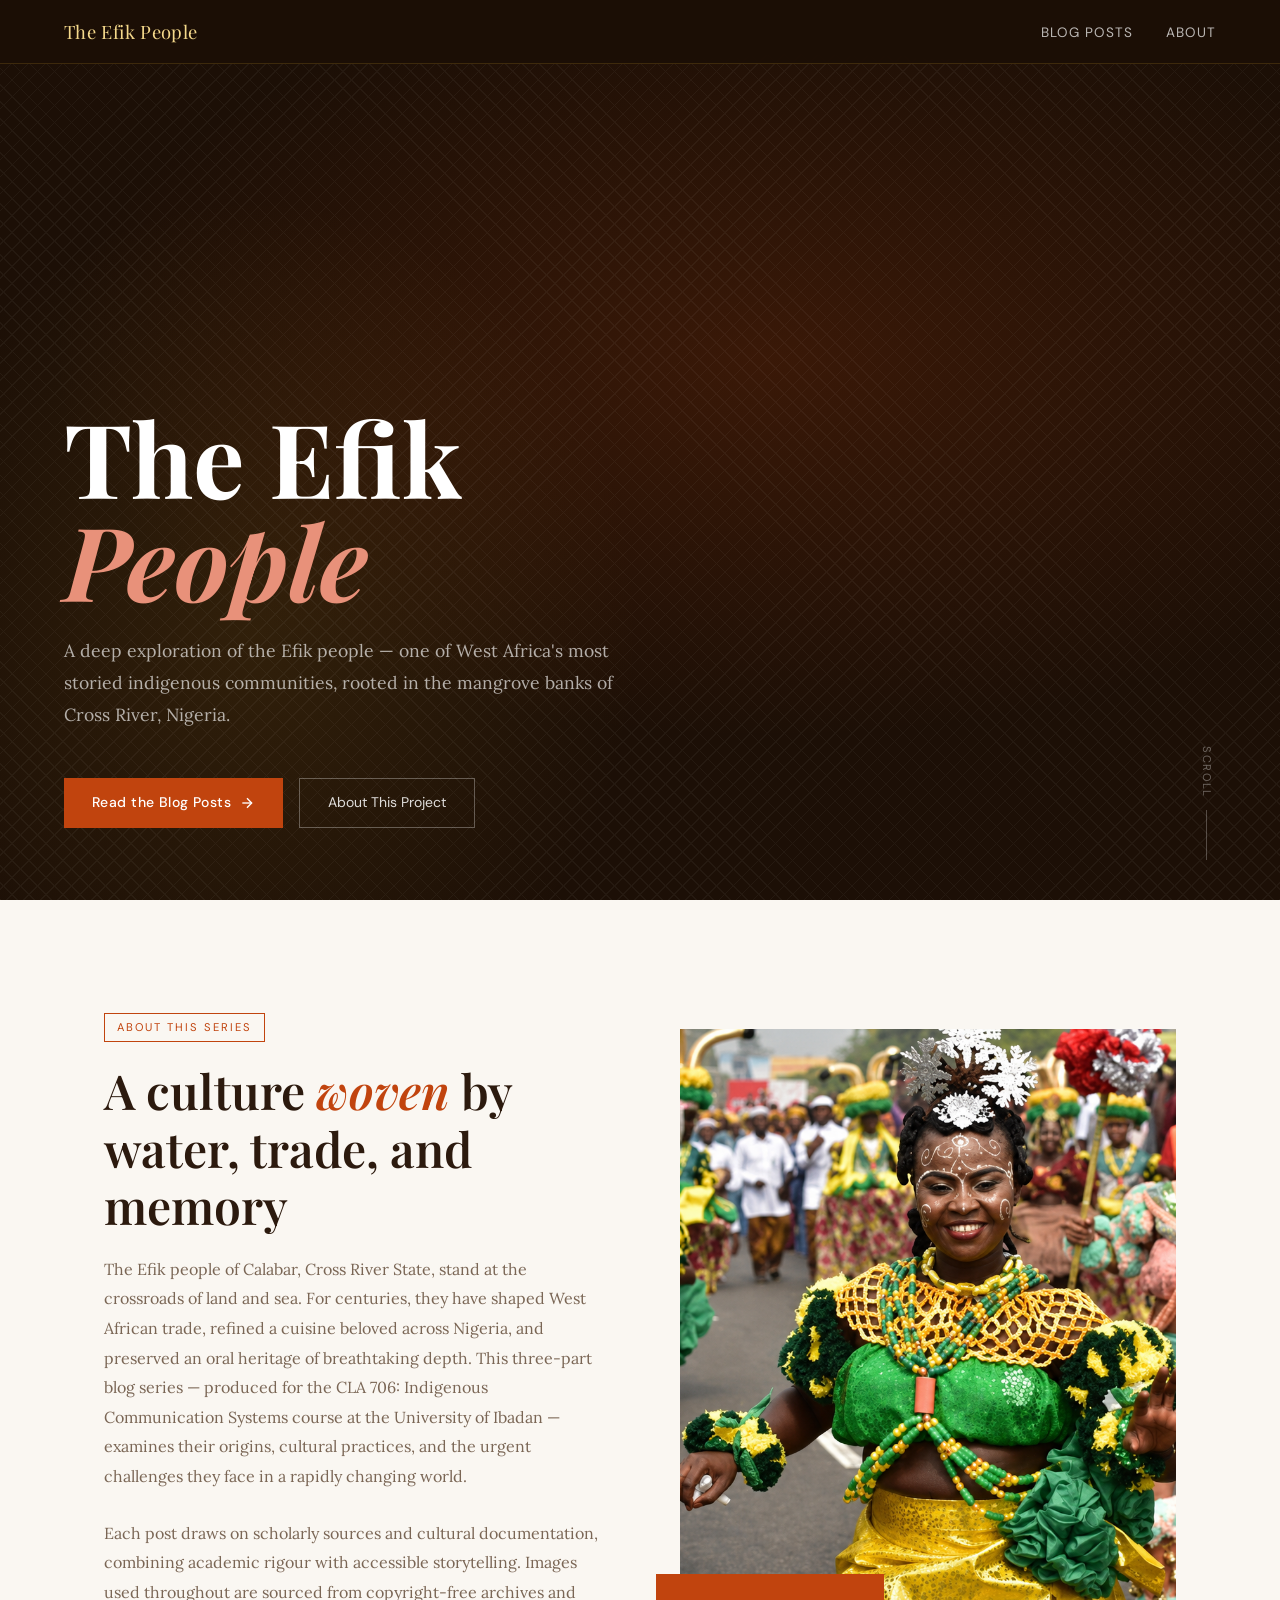
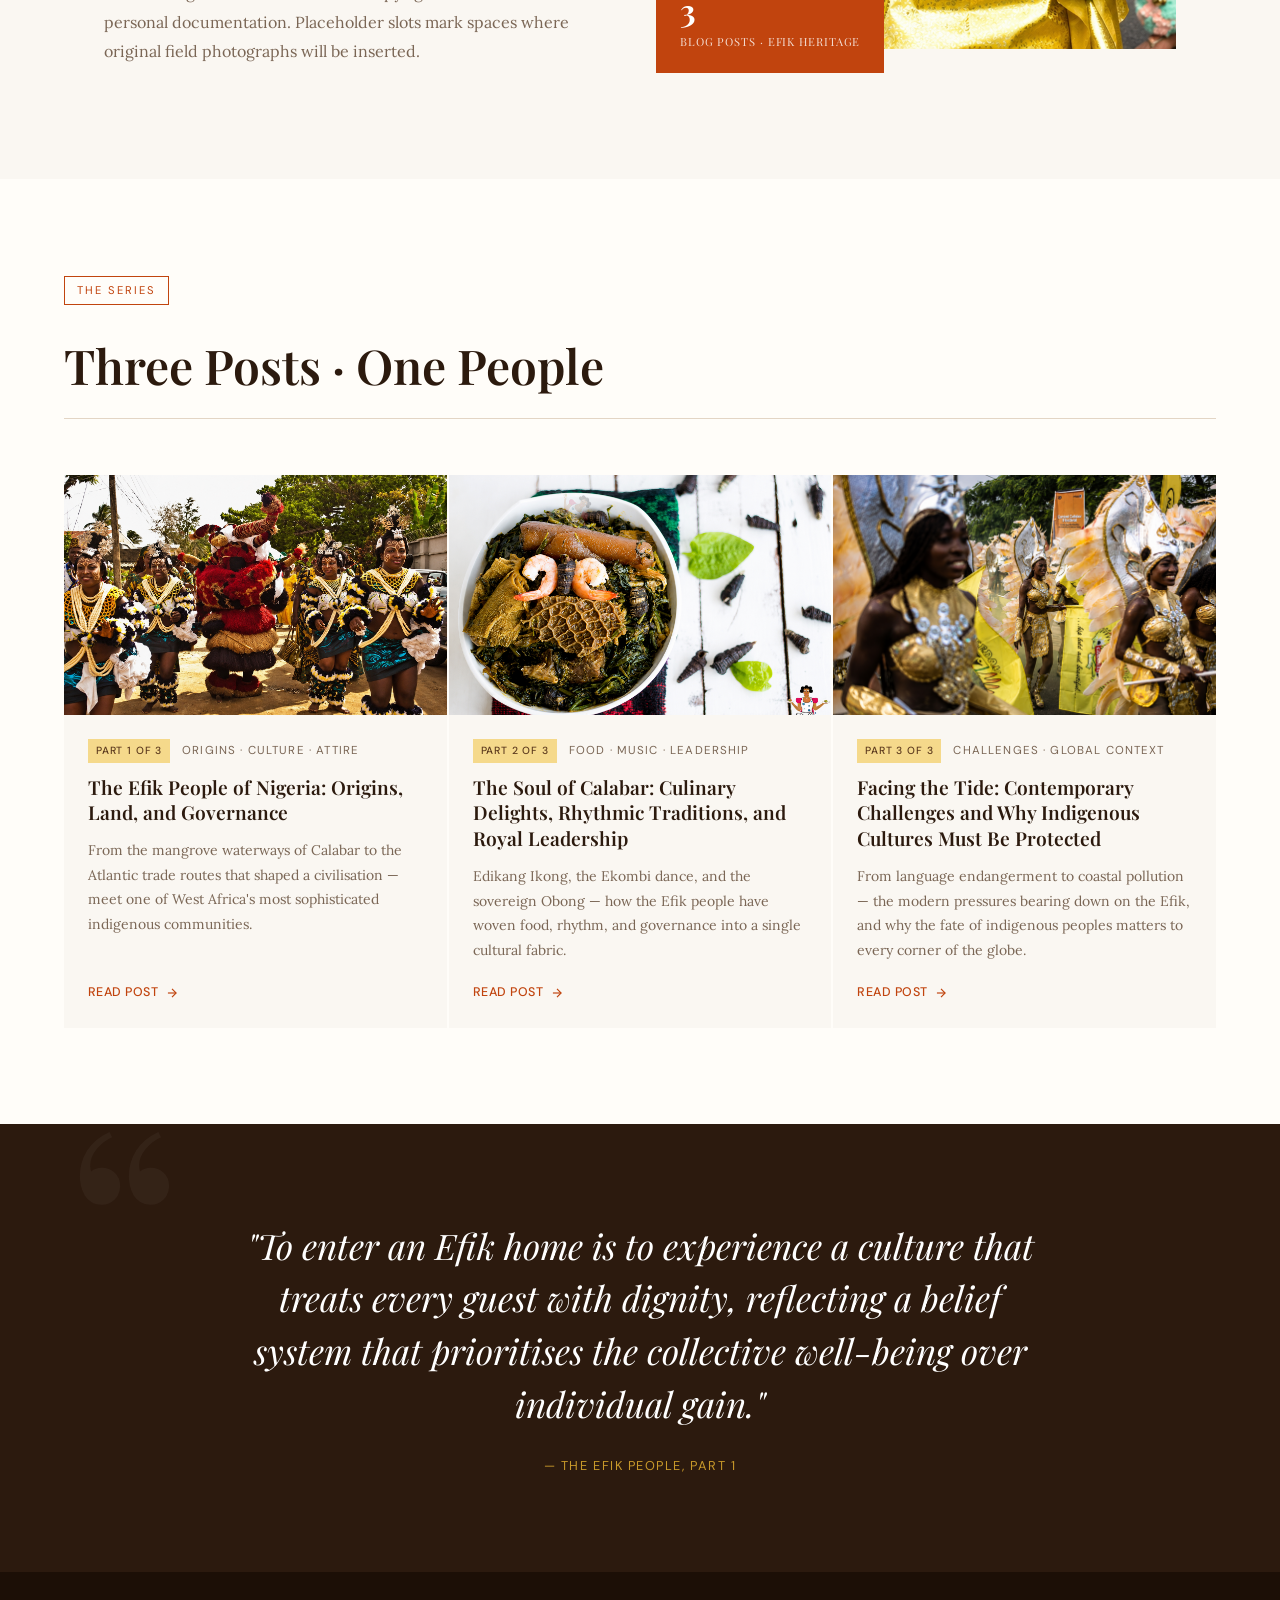
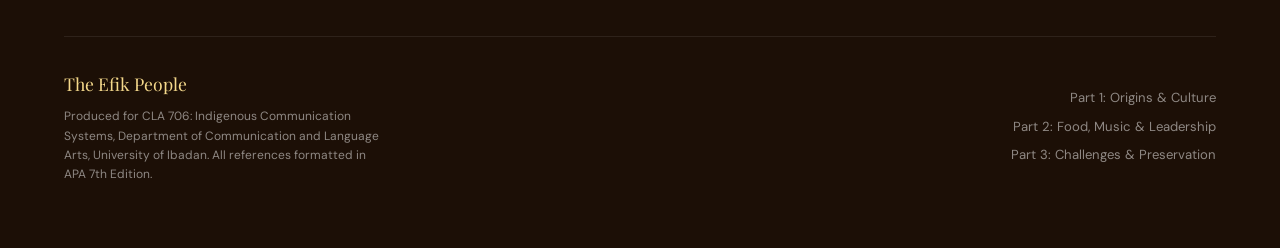
==== commit 788e44bb: "Rename last instance of Voices of the Creek to The Efik People in quote attribution" ====
--- a/index.html
+++ b/index.html
@@ -146,7 +146,7 @@
   <!-- QUOTE BAND -->
   <section class="quote-band">
     <p class="quote-text">"To enter an Efik home is to experience a culture that treats every guest with dignity, reflecting a belief system that prioritises the collective well-being over individual gain."</p>
-    <p class="quote-attr">— Voices of the Creek, Part 1</p>
+    <p class="quote-attr">— The Efik People, Part 1</p>
   </section>
 
   <!-- FOOTER -->
